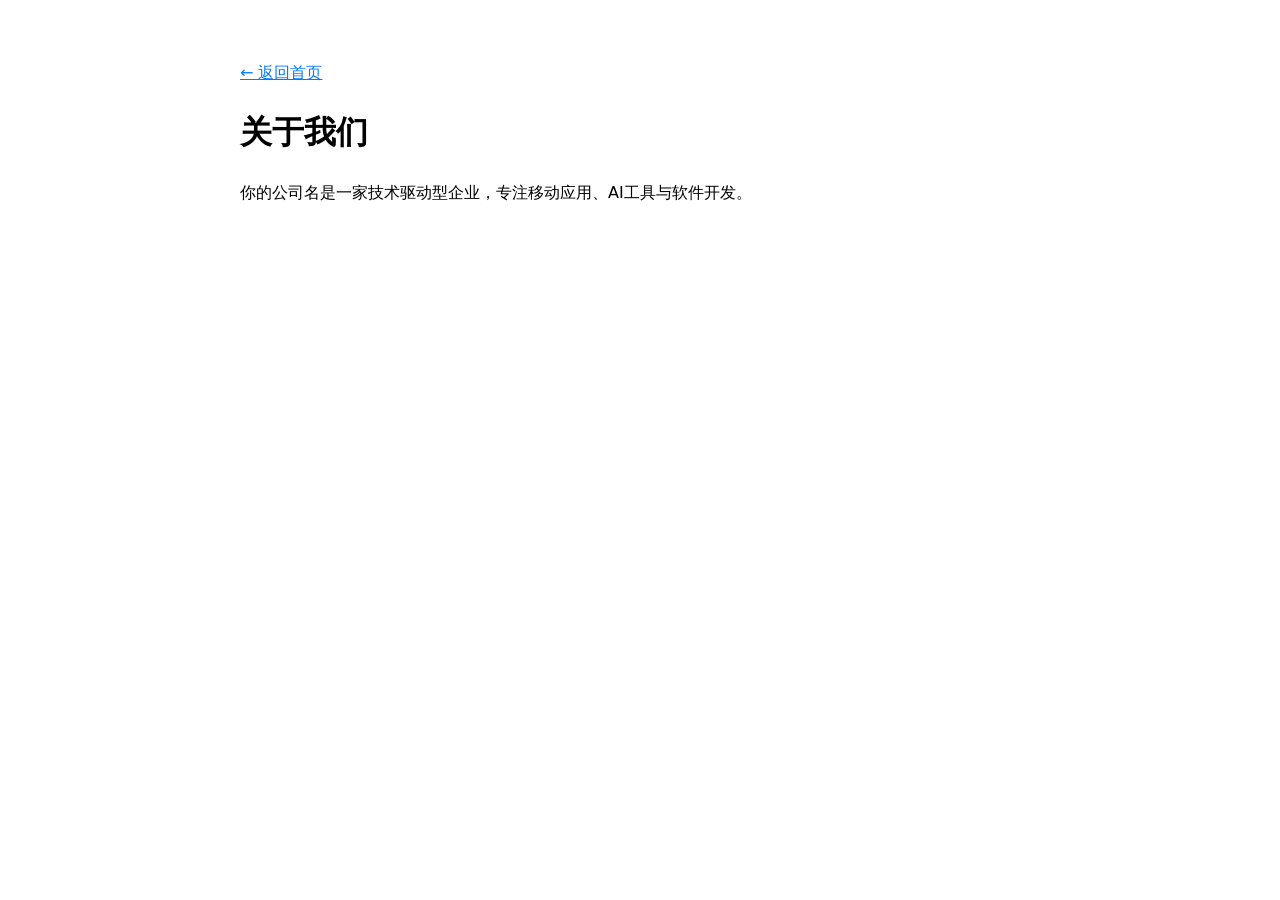
==== about.html @ 3e5f757e "init" ====
<!DOCTYPE html>
<html lang="zh-CN">
<head>
<meta charset="UTF-8">
<title>关于我们 - 你的公司名</title>
<style>body{font-family:system-ui;max-width:800px;margin:40px auto;padding:20px;line-height:1.6}a{color:#007aff}</style>
</head>
<body>
<a href="/">← 返回首页</a>
<h1>关于我们</h1>
<p>你的公司名是一家技术驱动型企业，专注移动应用、AI工具与软件开发。</p>
</body>
</html>
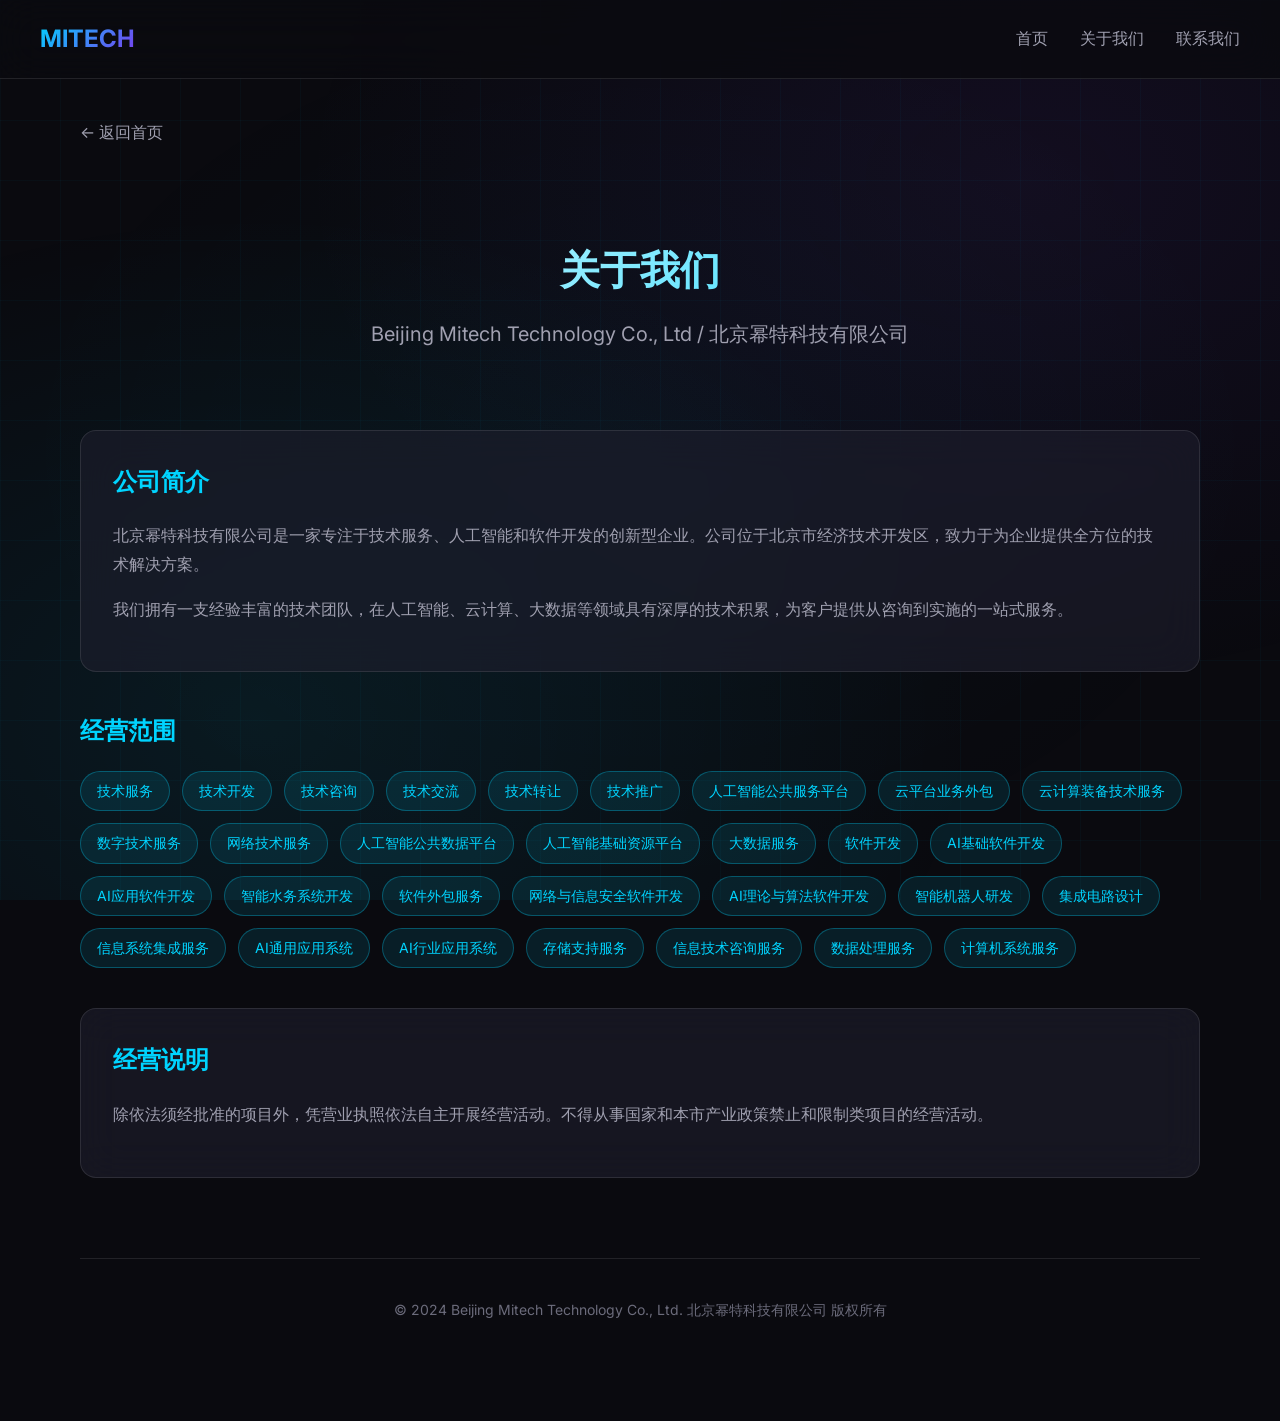
==== commit 58cb0d14: "init v2" ====
--- a/about.html
+++ b/about.html
@@ -2,12 +2,83 @@
 <html lang="zh-CN">
 <head>
 <meta charset="UTF-8">
-<title>关于我们 - 你的公司名</title>
-<style>body{font-family:system-ui;max-width:800px;margin:40px auto;padding:20px;line-height:1.6}a{color:#007aff}</style>
+<meta name="viewport" content="width=device-width, initial-scale=1.0">
+<title>关于我们 - Beijing Mitech Technology Co., Ltd</title>
+<link rel="stylesheet" href="styles.css">
+<link href="https://fonts.googleapis.com/css2?family=Inter:wght@400;500;600;700;800&display=swap" rel="stylesheet">
 </head>
 <body>
-<a href="/">← 返回首页</a>
-<h1>关于我们</h1>
-<p>你的公司名是一家技术驱动型企业，专注移动应用、AI工具与软件开发。</p>
+<nav class="nav">
+  <div class="nav-brand">MITECH</div>
+  <div class="nav-links">
+    <a href="/">首页</a>
+    <a href="/about.html">关于我们</a>
+    <a href="/contact.html">联系我们</a>
+  </div>
+</nav>
+
+<div class="container">
+  <a href="/" class="back-link">← 返回首页</a>
+  
+  <header class="page-header">
+    <h1>关于我们</h1>
+    <h2>Beijing Mitech Technology Co., Ltd / 北京幂特科技有限公司</h2>
+  </header>
+
+  <section class="content-section">
+    <div class="glass-card">
+      <h3>公司简介</h3>
+      <p>北京幂特科技有限公司是一家专注于技术服务、人工智能和软件开发的创新型企业。公司位于北京市经济技术开发区，致力于为企业提供全方位的技术解决方案。</p>
+      <p>我们拥有一支经验丰富的技术团队，在人工智能、云计算、大数据等领域具有深厚的技术积累，为客户提供从咨询到实施的一站式服务。</p>
+    </div>
+  </section>
+
+  <section class="content-section">
+    <h3>经营范围</h3>
+    <div class="tag-container">
+      <span class="tag">技术服务</span>
+      <span class="tag">技术开发</span>
+      <span class="tag">技术咨询</span>
+      <span class="tag">技术交流</span>
+      <span class="tag">技术转让</span>
+      <span class="tag">技术推广</span>
+      <span class="tag">人工智能公共服务平台</span>
+      <span class="tag">云平台业务外包</span>
+      <span class="tag">云计算装备技术服务</span>
+      <span class="tag">数字技术服务</span>
+      <span class="tag">网络技术服务</span>
+      <span class="tag">人工智能公共数据平台</span>
+      <span class="tag">人工智能基础资源平台</span>
+      <span class="tag">大数据服务</span>
+      <span class="tag">软件开发</span>
+      <span class="tag">AI基础软件开发</span>
+      <span class="tag">AI应用软件开发</span>
+      <span class="tag">智能水务系统开发</span>
+      <span class="tag">软件外包服务</span>
+      <span class="tag">网络与信息安全软件开发</span>
+      <span class="tag">AI理论与算法软件开发</span>
+      <span class="tag">智能机器人研发</span>
+      <span class="tag">集成电路设计</span>
+      <span class="tag">信息系统集成服务</span>
+      <span class="tag">AI通用应用系统</span>
+      <span class="tag">AI行业应用系统</span>
+      <span class="tag">存储支持服务</span>
+      <span class="tag">信息技术咨询服务</span>
+      <span class="tag">数据处理服务</span>
+      <span class="tag">计算机系统服务</span>
+    </div>
+  </section>
+
+  <section class="content-section">
+    <div class="glass-card">
+      <h3>经营说明</h3>
+      <p>除依法须经批准的项目外，凭营业执照依法自主开展经营活动。不得从事国家和本市产业政策禁止和限制类项目的经营活动。</p>
+    </div>
+  </section>
+
+  <footer class="footer">
+    <p>&copy; 2024 Beijing Mitech Technology Co., Ltd. 北京幂特科技有限公司 版权所有</p>
+  </footer>
+</div>
 </body>
-</html>+</html>
--- a/styles.css
+++ b/styles.css
@@ -0,0 +1,415 @@
+/* Mitech Technology - Global Styles */
+
+:root {
+  --bg-primary: #0a0a0f;
+  --bg-secondary: #12121a;
+  --bg-card: rgba(30, 30, 45, 0.6);
+  --accent-primary: #00d4ff;
+  --accent-secondary: #7c3aed;
+  --text-primary: #ffffff;
+  --text-secondary: #a0a0b0;
+  --text-muted: #6b6b7b;
+  --border-color: rgba(255, 255, 255, 0.1);
+  --glow-primary: rgba(0, 212, 255, 0.3);
+  --glow-secondary: rgba(124, 58, 237, 0.3);
+}
+
+* {
+  margin: 0;
+  padding: 0;
+  box-sizing: border-box;
+}
+
+html {
+  scroll-behavior: smooth;
+}
+
+body {
+  font-family: 'Inter', -apple-system, BlinkMacSystemFont, 'Segoe UI', Roboto, sans-serif;
+  background: var(--bg-primary);
+  color: var(--text-primary);
+  line-height: 1.6;
+  min-height: 100vh;
+  overflow-x: hidden;
+}
+
+/* Animated Background */
+body::before {
+  content: '';
+  position: fixed;
+  top: 0;
+  left: 0;
+  width: 100%;
+  height: 100%;
+  background: 
+    radial-gradient(ellipse at 20% 80%, rgba(0, 212, 255, 0.08) 0%, transparent 50%),
+    radial-gradient(ellipse at 80% 20%, rgba(124, 58, 237, 0.08) 0%, transparent 50%),
+    radial-gradient(ellipse at 50% 50%, rgba(0, 212, 255, 0.03) 0%, transparent 70%);
+  z-index: -2;
+  animation: bgPulse 8s ease-in-out infinite;
+}
+
+@keyframes bgPulse {
+  0%, 100% { opacity: 1; }
+  50% { opacity: 0.7; }
+}
+
+/* Grid Pattern Overlay */
+body::after {
+  content: '';
+  position: fixed;
+  top: 0;
+  left: 0;
+  width: 100%;
+  height: 100%;
+  background-image: 
+    linear-gradient(rgba(0, 212, 255, 0.03) 1px, transparent 1px),
+    linear-gradient(90deg, rgba(0, 212, 255, 0.03) 1px, transparent 1px);
+  background-size: 60px 60px;
+  z-index: -1;
+}
+
+/* Navigation */
+.nav {
+  position: fixed;
+  top: 0;
+  left: 0;
+  right: 0;
+  padding: 20px 40px;
+  background: rgba(10, 10, 15, 0.8);
+  backdrop-filter: blur(20px);
+  -webkit-backdrop-filter: blur(20px);
+  border-bottom: 1px solid var(--border-color);
+  z-index: 1000;
+  display: flex;
+  justify-content: space-between;
+  align-items: center;
+}
+
+.nav-brand {
+  font-size: 1.5rem;
+  font-weight: 700;
+  background: linear-gradient(135deg, var(--accent-primary), var(--accent-secondary));
+  -webkit-background-clip: text;
+  -webkit-text-fill-color: transparent;
+  background-clip: text;
+}
+
+.nav-links {
+  display: flex;
+  gap: 32px;
+}
+
+.nav a {
+  color: var(--text-secondary);
+  text-decoration: none;
+  font-weight: 500;
+  transition: all 0.3s ease;
+  position: relative;
+}
+
+.nav a:hover {
+  color: var(--accent-primary);
+}
+
+.nav a::after {
+  content: '';
+  position: absolute;
+  bottom: -4px;
+  left: 0;
+  width: 0;
+  height: 2px;
+  background: linear-gradient(90deg, var(--accent-primary), var(--accent-secondary));
+  transition: width 0.3s ease;
+}
+
+.nav a:hover::after {
+  width: 100%;
+}
+
+/* Main Container */
+.container {
+  max-width: 1200px;
+  margin: 0 auto;
+  padding: 120px 40px 60px;
+}
+
+/* Hero Section */
+.hero {
+  text-align: center;
+  padding: 80px 0 60px;
+}
+
+.hero h1 {
+  font-size: 3.5rem;
+  font-weight: 800;
+  margin-bottom: 16px;
+  background: linear-gradient(135deg, var(--text-primary) 0%, var(--accent-primary) 100%);
+  -webkit-background-clip: text;
+  -webkit-text-fill-color: transparent;
+  background-clip: text;
+  letter-spacing: -0.02em;
+}
+
+.hero h2 {
+  font-size: 1.5rem;
+  color: var(--text-secondary);
+  font-weight: 400;
+  margin-bottom: 32px;
+}
+
+.hero p {
+  font-size: 1.25rem;
+  color: var(--text-secondary);
+  max-width: 700px;
+  margin: 0 auto 24px;
+}
+
+/* Glass Cards */
+.glass-card {
+  background: var(--bg-card);
+  backdrop-filter: blur(20px);
+  -webkit-backdrop-filter: blur(20px);
+  border: 1px solid var(--border-color);
+  border-radius: 16px;
+  padding: 32px;
+  transition: all 0.3s ease;
+}
+
+.glass-card:hover {
+  transform: translateY(-4px);
+  border-color: rgba(0, 212, 255, 0.3);
+  box-shadow: 0 20px 40px rgba(0, 0, 0, 0.3), 0 0 40px var(--glow-primary);
+}
+
+/* Cards Grid */
+.cards-grid {
+  display: grid;
+  grid-template-columns: repeat(auto-fit, minmax(300px, 1fr));
+  gap: 24px;
+  margin-top: 48px;
+}
+
+.card-icon {
+  width: 56px;
+  height: 56px;
+  background: linear-gradient(135deg, var(--accent-primary), var(--accent-secondary));
+  border-radius: 12px;
+  display: flex;
+  align-items: center;
+  justify-content: center;
+  margin-bottom: 20px;
+  font-size: 1.5rem;
+}
+
+.card h3 {
+  font-size: 1.25rem;
+  margin-bottom: 12px;
+  color: var(--text-primary);
+}
+
+.card p {
+  color: var(--text-secondary);
+  font-size: 0.95rem;
+  line-height: 1.7;
+}
+
+/* Page Header */
+.page-header {
+  text-align: center;
+  padding: 60px 0 40px;
+}
+
+.page-header h1 {
+  font-size: 2.5rem;
+  font-weight: 700;
+  margin-bottom: 16px;
+  background: linear-gradient(135deg, var(--text-primary), var(--accent-primary));
+  -webkit-background-clip: text;
+  -webkit-text-fill-color: transparent;
+  background-clip: text;
+}
+
+.page-header h2 {
+  font-size: 1.25rem;
+  color: var(--text-secondary);
+  font-weight: 400;
+}
+
+/* Content Sections */
+.content-section {
+  margin: 40px 0;
+}
+
+.content-section h3 {
+  font-size: 1.5rem;
+  margin-bottom: 20px;
+  color: var(--accent-primary);
+}
+
+.content-section p {
+  color: var(--text-secondary);
+  line-height: 1.8;
+  margin-bottom: 16px;
+}
+
+/* Tags/Badges */
+.tag-container {
+  display: flex;
+  flex-wrap: wrap;
+  gap: 12px;
+  margin-top: 20px;
+}
+
+.tag {
+  background: rgba(0, 212, 255, 0.1);
+  border: 1px solid rgba(0, 212, 255, 0.3);
+  color: var(--accent-primary);
+  padding: 8px 16px;
+  border-radius: 20px;
+  font-size: 0.875rem;
+  transition: all 0.3s ease;
+}
+
+.tag:hover {
+  background: rgba(0, 212, 255, 0.2);
+  transform: translateY(-2px);
+}
+
+/* Contact Info */
+.contact-info {
+  display: grid;
+  gap: 24px;
+}
+
+.contact-item {
+  display: flex;
+  align-items: flex-start;
+  gap: 16px;
+  padding: 24px;
+  background: var(--bg-card);
+  backdrop-filter: blur(20px);
+  border: 1px solid var(--border-color);
+  border-radius: 12px;
+  transition: all 0.3s ease;
+}
+
+.contact-item:hover {
+  border-color: rgba(0, 212, 255, 0.3);
+}
+
+.contact-icon {
+  width: 48px;
+  height: 48px;
+  background: linear-gradient(135deg, var(--accent-primary), var(--accent-secondary));
+  border-radius: 10px;
+  display: flex;
+  align-items: center;
+  justify-content: center;
+  flex-shrink: 0;
+}
+
+.contact-content h4 {
+  color: var(--text-primary);
+  margin-bottom: 4px;
+}
+
+.contact-content p {
+  color: var(--text-secondary);
+  margin: 0;
+}
+
+/* Back Link */
+.back-link {
+  display: inline-flex;
+  align-items: center;
+  gap: 8px;
+  color: var(--text-secondary);
+  text-decoration: none;
+  margin-bottom: 32px;
+  transition: color 0.3s ease;
+}
+
+.back-link:hover {
+  color: var(--accent-primary);
+}
+
+/* Footer */
+.footer {
+  text-align: center;
+  padding: 40px;
+  border-top: 1px solid var(--border-color);
+  margin-top: 80px;
+  color: var(--text-muted);
+  font-size: 0.875rem;
+}
+
+/* Glow Button */
+.btn-glow {
+  display: inline-block;
+  padding: 14px 32px;
+  background: linear-gradient(135deg, var(--accent-primary), var(--accent-secondary));
+  color: var(--bg-primary);
+  text-decoration: none;
+  border-radius: 8px;
+  font-weight: 600;
+  transition: all 0.3s ease;
+  border: none;
+  cursor: pointer;
+}
+
+.btn-glow:hover {
+  transform: translateY(-2px);
+  box-shadow: 0 10px 30px var(--glow-primary);
+}
+
+/* Responsive */
+@media (max-width: 768px) {
+  .nav {
+    padding: 16px 20px;
+  }
+  
+  .nav-links {
+    gap: 20px;
+  }
+  
+  .container {
+    padding: 100px 20px 40px;
+  }
+  
+  .hero h1 {
+    font-size: 2rem;
+  }
+  
+  .hero h2 {
+    font-size: 1.1rem;
+  }
+  
+  .hero p {
+    font-size: 1rem;
+  }
+  
+  .cards-grid {
+    grid-template-columns: 1fr;
+  }
+  
+  .page-header h1 {
+    font-size: 1.75rem;
+  }
+}
+
+/* Animations */
+@keyframes fadeInUp {
+  from {
+    opacity: 0;
+    transform: translateY(20px);
+  }
+  to {
+    opacity: 1;
+    transform: translateY(0);
+  }
+}
+
+.animate-in {
+  animation: fadeInUp 0.6s ease-out forwards;
+}
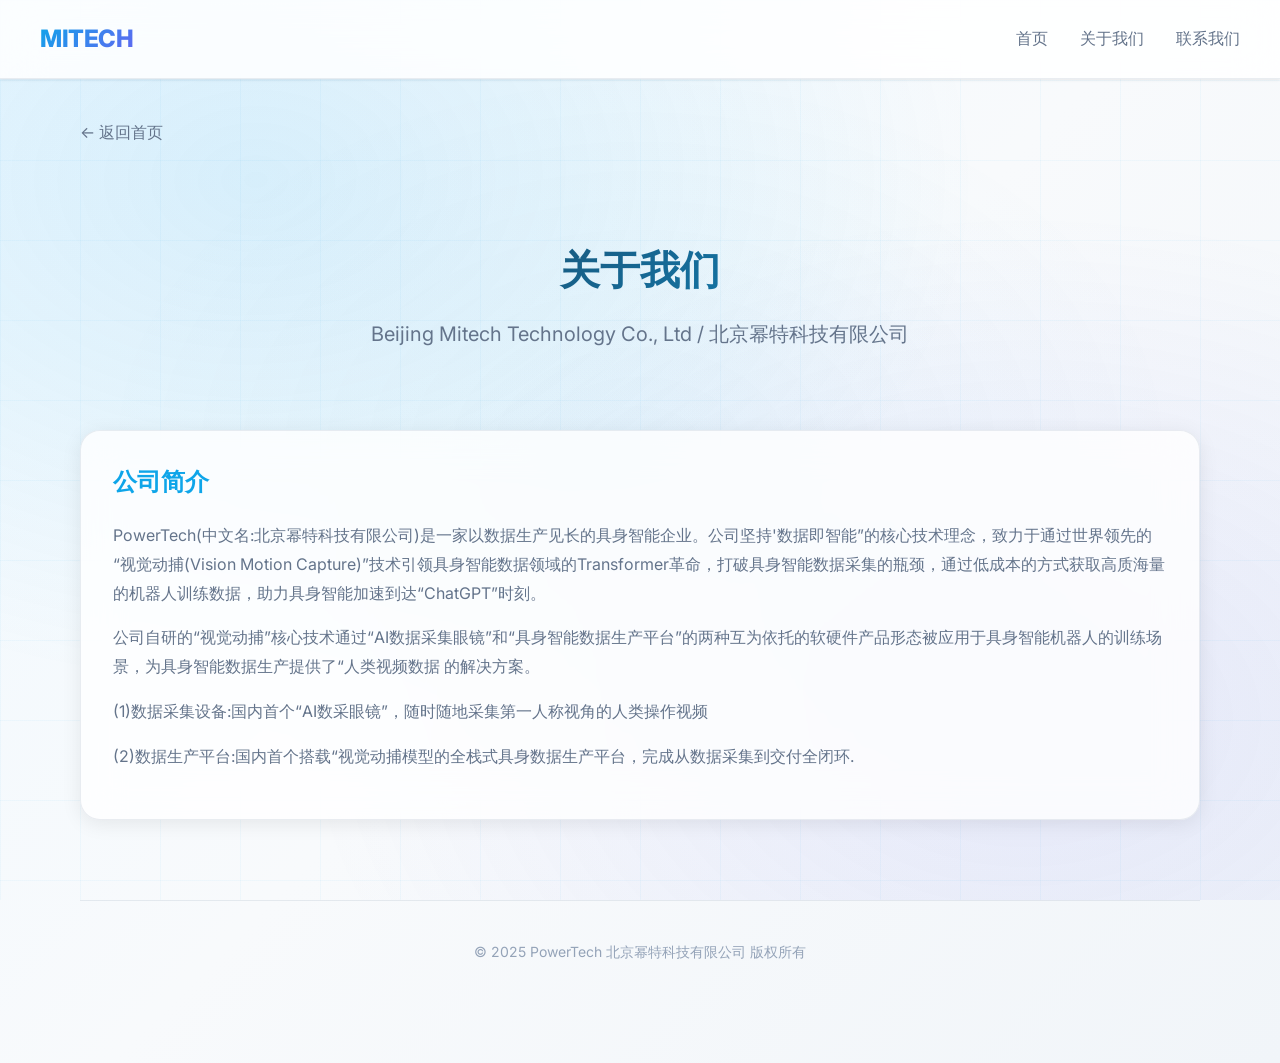
==== commit 59aba442: "Update about.html" ====
--- a/about.html
+++ b/about.html
@@ -28,56 +28,17 @@
   <section class="content-section">
     <div class="glass-card">
       <h3>公司简介</h3>
-      <p>北京幂特科技有限公司是一家专注于技术服务、人工智能和软件开发的创新型企业。公司位于北京市经济技术开发区，致力于为企业提供全方位的技术解决方案。</p>
-      <p>我们拥有一支经验丰富的技术团队，在人工智能、云计算、大数据等领域具有深厚的技术积累，为客户提供从咨询到实施的一站式服务。</p>
+      <p>PowerTech(中文名:北京幂特科技有限公司)是一家以数据生产见长的具身智能企业。公司坚持'数据即智能”的核心技术理念，致力于通过世界领先的“视觉动捕(Vision Motion Capture)”技术引领具身智能数据领域的Transformer革命，打破具身智能数据采集的瓶颈，通过低成本的方式获取高质海量的机器人训练数据，助力具身智能加速到达“ChatGPT”时刻。</p>
+      <p>公司自研的“视觉动捕”核心技术通过“AI数据采集眼镜”和“具身智能数据生产平台”的两种互为依托的软硬件产品形态被应用于具身智能机器人的训练场景，为具身智能数据生产提供了“人类视频数据
+的解决方案。</p>
+      <p>(1)数据采集设备:国内首个“AI数采眼镜”，随时随地采集第一人称视角的人类操作视频</p>
+      <p>(2)数据生产平台:国内首个搭载“视觉动捕模型的全栈式具身数据生产平台，完成从数据采集到交付全闭环.</p>
     </div>
   </section>
 
-  <section class="content-section">
-    <h3>经营范围</h3>
-    <div class="tag-container">
-      <span class="tag">技术服务</span>
-      <span class="tag">技术开发</span>
-      <span class="tag">技术咨询</span>
-      <span class="tag">技术交流</span>
-      <span class="tag">技术转让</span>
-      <span class="tag">技术推广</span>
-      <span class="tag">人工智能公共服务平台</span>
-      <span class="tag">云平台业务外包</span>
-      <span class="tag">云计算装备技术服务</span>
-      <span class="tag">数字技术服务</span>
-      <span class="tag">网络技术服务</span>
-      <span class="tag">人工智能公共数据平台</span>
-      <span class="tag">人工智能基础资源平台</span>
-      <span class="tag">大数据服务</span>
-      <span class="tag">软件开发</span>
-      <span class="tag">AI基础软件开发</span>
-      <span class="tag">AI应用软件开发</span>
-      <span class="tag">智能水务系统开发</span>
-      <span class="tag">软件外包服务</span>
-      <span class="tag">网络与信息安全软件开发</span>
-      <span class="tag">AI理论与算法软件开发</span>
-      <span class="tag">智能机器人研发</span>
-      <span class="tag">集成电路设计</span>
-      <span class="tag">信息系统集成服务</span>
-      <span class="tag">AI通用应用系统</span>
-      <span class="tag">AI行业应用系统</span>
-      <span class="tag">存储支持服务</span>
-      <span class="tag">信息技术咨询服务</span>
-      <span class="tag">数据处理服务</span>
-      <span class="tag">计算机系统服务</span>
-    </div>
-  </section>
-
-  <section class="content-section">
-    <div class="glass-card">
-      <h3>经营说明</h3>
-      <p>除依法须经批准的项目外，凭营业执照依法自主开展经营活动。不得从事国家和本市产业政策禁止和限制类项目的经营活动。</p>
-    </div>
-  </section>
 
   <footer class="footer">
-    <p>&copy; 2024 Beijing Mitech Technology Co., Ltd. 北京幂特科技有限公司 版权所有</p>
+    <p>&copy; 2025 PowerTech 北京幂特科技有限公司 版权所有</p>
   </footer>
 </div>
 </body>
--- a/styles.css
+++ b/styles.css
@@ -1,17 +1,18 @@
-/* Mitech Technology - Global Styles */
+/* Mitech Technology - Global Styles (Light Theme) */
 
 :root {
-  --bg-primary: #0a0a0f;
-  --bg-secondary: #12121a;
-  --bg-card: rgba(30, 30, 45, 0.6);
-  --accent-primary: #00d4ff;
-  --accent-secondary: #7c3aed;
-  --text-primary: #ffffff;
-  --text-secondary: #a0a0b0;
-  --text-muted: #6b6b7b;
-  --border-color: rgba(255, 255, 255, 0.1);
-  --glow-primary: rgba(0, 212, 255, 0.3);
-  --glow-secondary: rgba(124, 58, 237, 0.3);
+  --bg-primary: #f8fafc;
+  --bg-secondary: #ffffff;
+  --bg-card: rgba(255, 255, 255, 0.8);
+  --accent-primary: #0ea5e9;
+  --accent-secondary: #6366f1;
+  --text-primary: #1e293b;
+  --text-secondary: #64748b;
+  --text-muted: #94a3b8;
+  --border-color: rgba(148, 163, 184, 0.2);
+  --glow-primary: rgba(14, 165, 233, 0.25);
+  --glow-secondary: rgba(99, 102, 241, 0.25);
+  --shadow-color: rgba(0, 0, 0, 0.08);
 }
 
 * {
@@ -26,7 +27,7 @@
 
 body {
   font-family: 'Inter', -apple-system, BlinkMacSystemFont, 'Segoe UI', Roboto, sans-serif;
-  background: var(--bg-primary);
+  background: linear-gradient(135deg, #f0f9ff 0%, #f8fafc 50%, #f1f5f9 100%);
   color: var(--text-primary);
   line-height: 1.6;
   min-height: 100vh;
@@ -42,19 +43,19 @@
   width: 100%;
   height: 100%;
   background: 
-    radial-gradient(ellipse at 20% 80%, rgba(0, 212, 255, 0.08) 0%, transparent 50%),
-    radial-gradient(ellipse at 80% 20%, rgba(124, 58, 237, 0.08) 0%, transparent 50%),
-    radial-gradient(ellipse at 50% 50%, rgba(0, 212, 255, 0.03) 0%, transparent 70%);
+    radial-gradient(ellipse at 20% 20%, rgba(14, 165, 233, 0.12) 0%, transparent 50%),
+    radial-gradient(ellipse at 80% 80%, rgba(99, 102, 241, 0.1) 0%, transparent 50%),
+    radial-gradient(ellipse at 50% 50%, rgba(14, 165, 233, 0.05) 0%, transparent 60%);
   z-index: -2;
-  animation: bgPulse 8s ease-in-out infinite;
+  animation: bgPulse 10s ease-in-out infinite;
 }
 
 @keyframes bgPulse {
-  0%, 100% { opacity: 1; }
-  50% { opacity: 0.7; }
-}
-
-/* Grid Pattern Overlay */
+  0%, 100% { opacity: 1; transform: scale(1); }
+  50% { opacity: 0.8; transform: scale(1.05); }
+}
+
+/* Subtle Grid Pattern */
 body::after {
   content: '';
   position: fixed;
@@ -63,9 +64,9 @@
   width: 100%;
   height: 100%;
   background-image: 
-    linear-gradient(rgba(0, 212, 255, 0.03) 1px, transparent 1px),
-    linear-gradient(90deg, rgba(0, 212, 255, 0.03) 1px, transparent 1px);
-  background-size: 60px 60px;
+    linear-gradient(rgba(14, 165, 233, 0.04) 1px, transparent 1px),
+    linear-gradient(90deg, rgba(14, 165, 233, 0.04) 1px, transparent 1px);
+  background-size: 80px 80px;
   z-index: -1;
 }
 
@@ -76,7 +77,7 @@
   left: 0;
   right: 0;
   padding: 20px 40px;
-  background: rgba(10, 10, 15, 0.8);
+  background: rgba(255, 255, 255, 0.85);
   backdrop-filter: blur(20px);
   -webkit-backdrop-filter: blur(20px);
   border-bottom: 1px solid var(--border-color);
@@ -84,15 +85,17 @@
   display: flex;
   justify-content: space-between;
   align-items: center;
+  box-shadow: 0 1px 3px var(--shadow-color);
 }
 
 .nav-brand {
   font-size: 1.5rem;
-  font-weight: 700;
+  font-weight: 800;
   background: linear-gradient(135deg, var(--accent-primary), var(--accent-secondary));
   -webkit-background-clip: text;
   -webkit-text-fill-color: transparent;
   background-clip: text;
+  letter-spacing: -0.02em;
 }
 
 .nav-links {
@@ -162,7 +165,7 @@
   font-size: 1.25rem;
   color: var(--text-secondary);
   max-width: 700px;
-  margin: 0 auto 24px;
+  margin: 0 auto 32px;
 }
 
 /* Glass Cards */
@@ -171,41 +174,44 @@
   backdrop-filter: blur(20px);
   -webkit-backdrop-filter: blur(20px);
   border: 1px solid var(--border-color);
-  border-radius: 16px;
+  border-radius: 20px;
   padding: 32px;
   transition: all 0.3s ease;
+  box-shadow: 0 4px 20px var(--shadow-color);
 }
 
 .glass-card:hover {
-  transform: translateY(-4px);
-  border-color: rgba(0, 212, 255, 0.3);
-  box-shadow: 0 20px 40px rgba(0, 0, 0, 0.3), 0 0 40px var(--glow-primary);
+  transform: translateY(-6px);
+  border-color: rgba(14, 165, 233, 0.3);
+  box-shadow: 0 20px 40px rgba(0, 0, 0, 0.1), 0 0 60px var(--glow-primary);
 }
 
 /* Cards Grid */
 .cards-grid {
   display: grid;
   grid-template-columns: repeat(auto-fit, minmax(300px, 1fr));
-  gap: 24px;
+  gap: 28px;
   margin-top: 48px;
 }
 
 .card-icon {
-  width: 56px;
-  height: 56px;
+  width: 60px;
+  height: 60px;
   background: linear-gradient(135deg, var(--accent-primary), var(--accent-secondary));
-  border-radius: 12px;
+  border-radius: 16px;
   display: flex;
   align-items: center;
   justify-content: center;
   margin-bottom: 20px;
-  font-size: 1.5rem;
+  font-size: 1.75rem;
+  box-shadow: 0 8px 20px rgba(14, 165, 233, 0.3);
 }
 
 .card h3 {
   font-size: 1.25rem;
   margin-bottom: 12px;
   color: var(--text-primary);
+  font-weight: 600;
 }
 
 .card p {
@@ -262,8 +268,8 @@
 }
 
 .tag {
-  background: rgba(0, 212, 255, 0.1);
-  border: 1px solid rgba(0, 212, 255, 0.3);
+  background: rgba(14, 165, 233, 0.1);
+  border: 1px solid rgba(14, 165, 233, 0.3);
   color: var(--accent-primary);
   padding: 8px 16px;
   border-radius: 20px;
@@ -272,8 +278,9 @@
 }
 
 .tag:hover {
-  background: rgba(0, 212, 255, 0.2);
+  background: rgba(14, 165, 233, 0.15);
   transform: translateY(-2px);
+  box-shadow: 0 4px 12px var(--glow-primary);
 }
 
 /* Contact Info */
@@ -289,24 +296,33 @@
   padding: 24px;
   background: var(--bg-card);
   backdrop-filter: blur(20px);
+  -webkit-backdrop-filter: blur(20px);
   border: 1px solid var(--border-color);
-  border-radius: 12px;
+  border-radius: 16px;
   transition: all 0.3s ease;
+  box-shadow: 0 4px 12px var(--shadow-color);
 }
 
 .contact-item:hover {
-  border-color: rgba(0, 212, 255, 0.3);
+  border-color: rgba(14, 165, 233, 0.4);
+  transform: translateY(-2px);
+  box-shadow: 0 12px 24px var(--shadow-color);
 }
 
 .contact-icon {
   width: 48px;
   height: 48px;
   background: linear-gradient(135deg, var(--accent-primary), var(--accent-secondary));
-  border-radius: 10px;
+  border-radius: 12px;
   display: flex;
   align-items: center;
   justify-content: center;
   flex-shrink: 0;
+  box-shadow: 0 4px 12px var(--glow-primary);
+}
+
+.contact-icon svg {
+  stroke: white;
 }
 
 .contact-content h4 {
@@ -349,13 +365,14 @@
   display: inline-block;
   padding: 14px 32px;
   background: linear-gradient(135deg, var(--accent-primary), var(--accent-secondary));
-  color: var(--bg-primary);
+  color: white;
   text-decoration: none;
-  border-radius: 8px;
+  border-radius: 12px;
   font-weight: 600;
   transition: all 0.3s ease;
   border: none;
   cursor: pointer;
+  box-shadow: 0 4px 12px var(--glow-primary);
 }
 
 .btn-glow:hover {
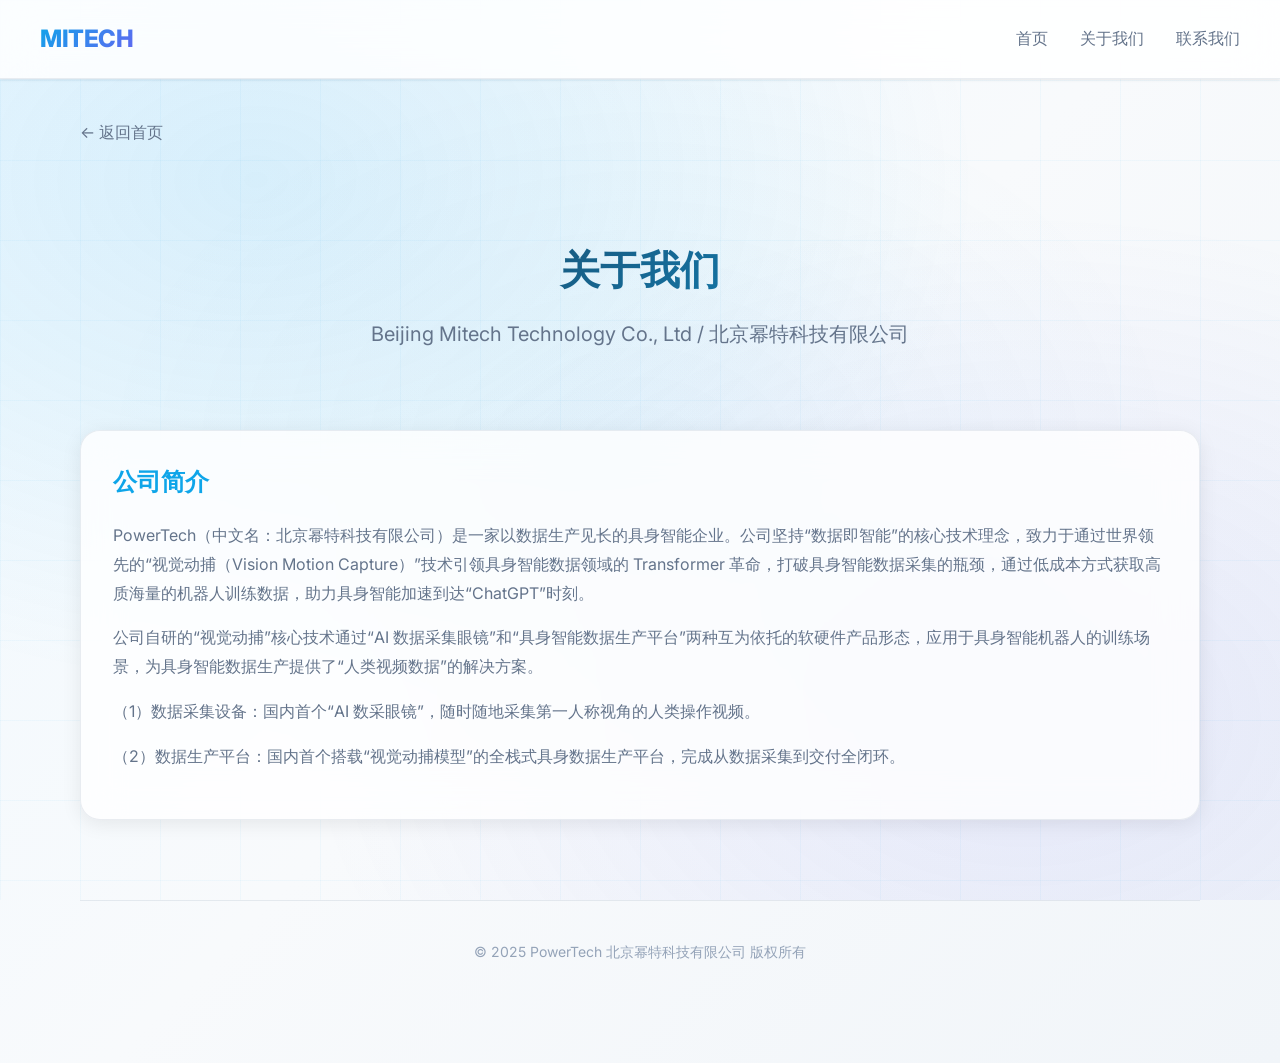
==== commit bb487846: "Fix malformed quote punctuation on homepage intro" ====
--- a/about.html
+++ b/about.html
@@ -11,14 +11,14 @@
 <nav class="nav">
   <div class="nav-brand">MITECH</div>
   <div class="nav-links">
-    <a href="/">首页</a>
-    <a href="/about.html">关于我们</a>
-    <a href="/contact.html">联系我们</a>
+    <a href="index.html">首页</a>
+    <a href="about.html">关于我们</a>
+    <a href="contact.html">联系我们</a>
   </div>
 </nav>
 
 <div class="container">
-  <a href="/" class="back-link">← 返回首页</a>
+  <a href="index.html" class="back-link">← 返回首页</a>
   
   <header class="page-header">
     <h1>关于我们</h1>
@@ -28,11 +28,10 @@
   <section class="content-section">
     <div class="glass-card">
       <h3>公司简介</h3>
-      <p>PowerTech(中文名:北京幂特科技有限公司)是一家以数据生产见长的具身智能企业。公司坚持'数据即智能”的核心技术理念，致力于通过世界领先的“视觉动捕(Vision Motion Capture)”技术引领具身智能数据领域的Transformer革命，打破具身智能数据采集的瓶颈，通过低成本的方式获取高质海量的机器人训练数据，助力具身智能加速到达“ChatGPT”时刻。</p>
-      <p>公司自研的“视觉动捕”核心技术通过“AI数据采集眼镜”和“具身智能数据生产平台”的两种互为依托的软硬件产品形态被应用于具身智能机器人的训练场景，为具身智能数据生产提供了“人类视频数据
-的解决方案。</p>
-      <p>(1)数据采集设备:国内首个“AI数采眼镜”，随时随地采集第一人称视角的人类操作视频</p>
-      <p>(2)数据生产平台:国内首个搭载“视觉动捕模型的全栈式具身数据生产平台，完成从数据采集到交付全闭环.</p>
+      <p>PowerTech（中文名：北京幂特科技有限公司）是一家以数据生产见长的具身智能企业。公司坚持“数据即智能”的核心技术理念，致力于通过世界领先的“视觉动捕（Vision Motion Capture）”技术引领具身智能数据领域的 Transformer 革命，打破具身智能数据采集的瓶颈，通过低成本方式获取高质海量的机器人训练数据，助力具身智能加速到达“ChatGPT”时刻。</p>
+      <p>公司自研的“视觉动捕”核心技术通过“AI 数据采集眼镜”和“具身智能数据生产平台”两种互为依托的软硬件产品形态，应用于具身智能机器人的训练场景，为具身智能数据生产提供了“人类视频数据”的解决方案。</p>
+      <p>（1）数据采集设备：国内首个“AI 数采眼镜”，随时随地采集第一人称视角的人类操作视频。</p>
+      <p>（2）数据生产平台：国内首个搭载“视觉动捕模型”的全栈式具身数据生产平台，完成从数据采集到交付全闭环。</p>
     </div>
   </section>
 
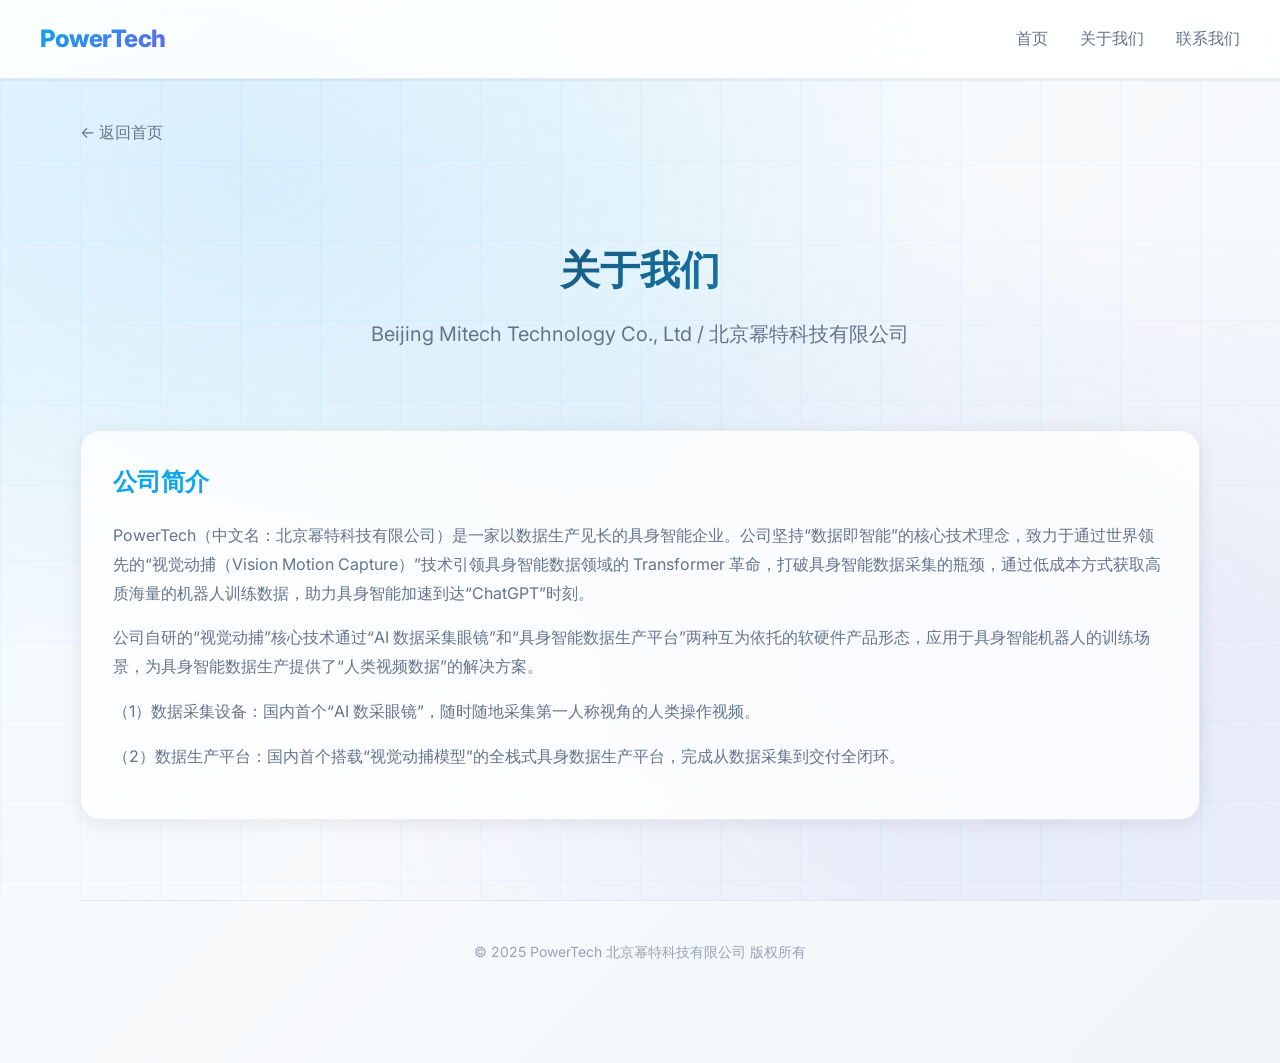
==== commit 61fafbd0: "Merge branch 'main' into codex/fix-project-errors-for-browser-access-r9vytr" ====
--- a/about.html
+++ b/about.html
@@ -9,7 +9,7 @@
 </head>
 <body>
 <nav class="nav">
-  <div class="nav-brand">MITECH</div>
+  <div class="nav-brand">PowerTech</div>
   <div class="nav-links">
     <a href="index.html">首页</a>
     <a href="about.html">关于我们</a>
